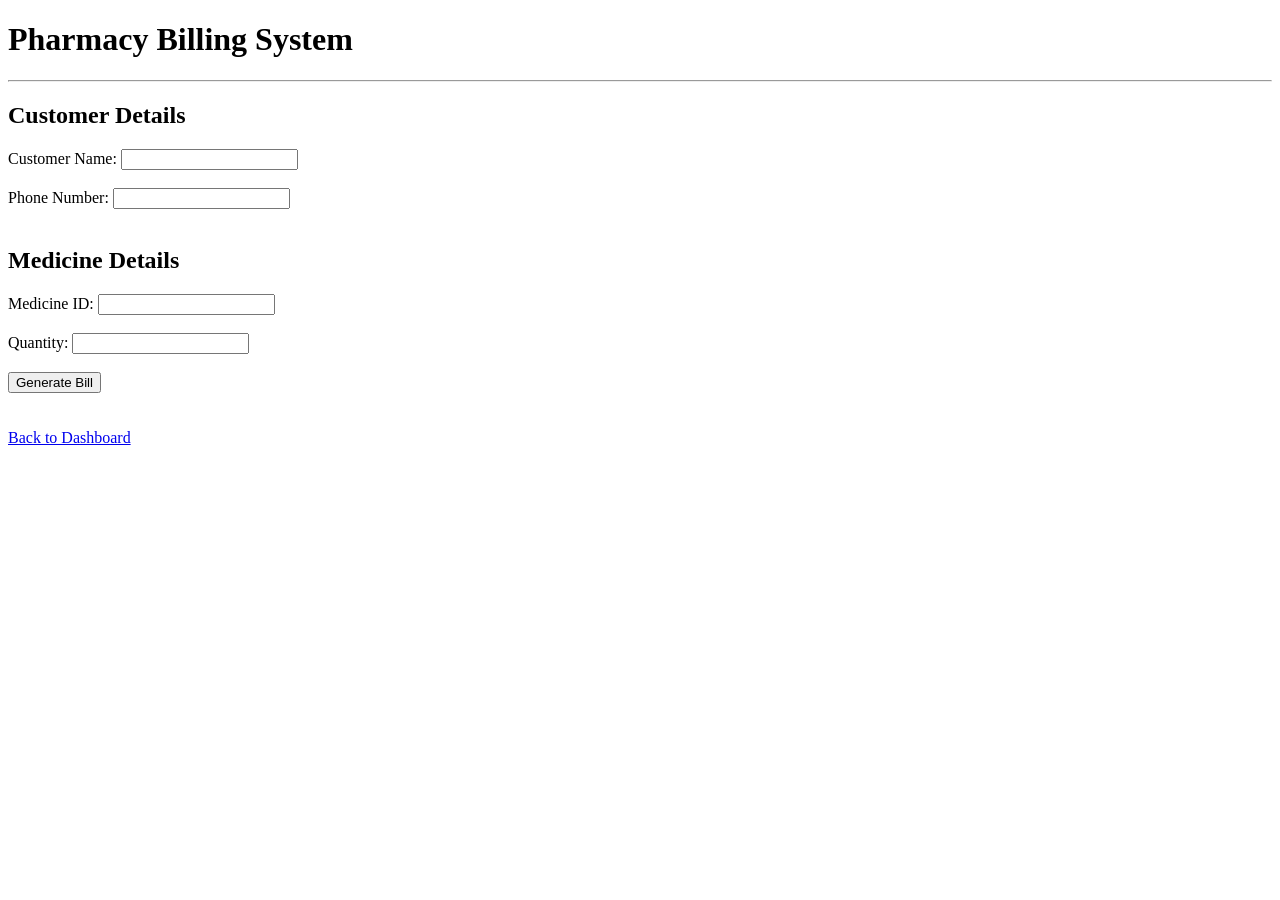
==== src/main/resources/templates/billing.html @ 3ff9b19e "Added Billing Module" ====
<!DOCTYPE html>
<html xmlns:th="http://www.thymeleaf.org">

<head>
    <title>Billing System</title>
</head>

<body>

<h1>Pharmacy Billing System</h1>

<hr>

<form action="/billing/create"
      method="post">

    <h2>Customer Details</h2>

    <label>Customer Name:</label>

    <input type="text"
           name="customerName"
           required>

    <br><br>

    <label>Phone Number:</label>

    <input type="text"
           name="phoneNumber">

    <br><br>

    <h2>Medicine Details</h2>

    <label>Medicine ID:</label>

    <input type="number"
           name="medicineId"
           required>

    <br><br>

    <label>Quantity:</label>

    <input type="number"
           name="quantity"
           required>

    <br><br>

    <button type="submit">
        Generate Bill
    </button>

</form>

<br><br>

<a href="/dashboard">
    Back to Dashboard
</a>

</body>
</html>
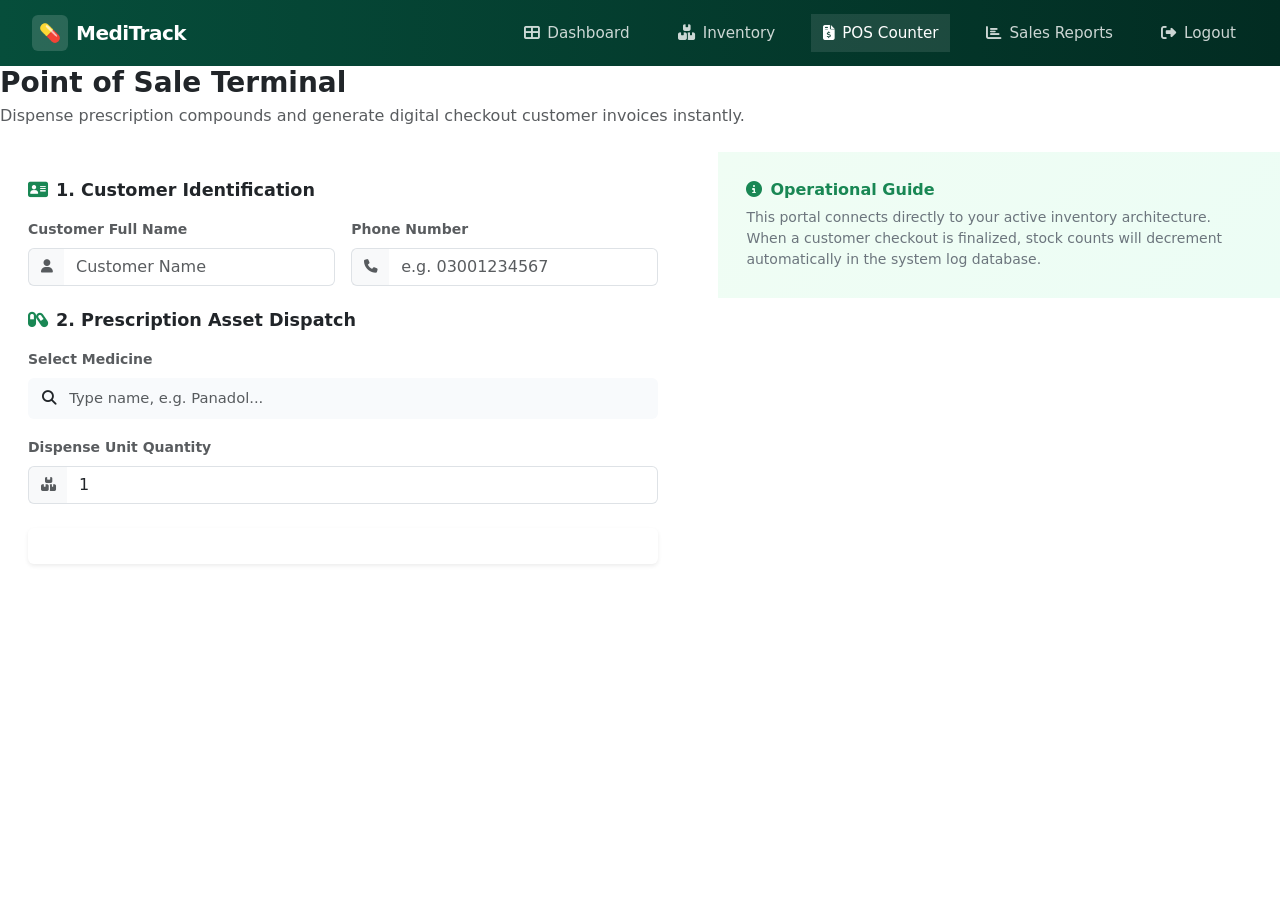
==== commit 463840aa: "Added basic front end added search bar feature, resolved authenthication issue" ====
--- a/src/main/resources/templates/billing.html
+++ b/src/main/resources/templates/billing.html
@@ -1,65 +1,367 @@
 <!DOCTYPE html>
 <html xmlns:th="http://www.thymeleaf.org">
-
 <head>
-    <title>Billing System</title>
+    <meta charset="UTF-8">
+    <meta name="viewport" content="width=device-width, initial-scale=1.0">
+    <title>POS Billing Counter - MediTrack</title>
+    <link href="https://fonts.googleapis.com/css2?family=Inter:wght@400;500;600;700&display=swap" rel="stylesheet">
+    <link rel="stylesheet" href="https://cdnjs.cloudflare.com/ajax/libs/font-awesome/6.4.0/css/all.min.css">
+    <link rel="stylesheet" href="https://cdn.jsdelivr.net/npm/bootstrap@5.3.0/dist/css/bootstrap.min.css">
+    <link rel="stylesheet" th:href="@{/css/style.css}"/>
+
+    <style>
+            body { background-color: var(--bg-primary); }
+
+            /* Premium Sticky Top Global Matrix Navbar */
+            .top-navbar {
+                position: sticky;
+                top: 0;
+                background: linear-gradient(90deg, #064e3b 0%, #022c22 100%);
+                padding: 0.85rem 2rem;
+                z-index: 1000;
+                display: flex;
+                justify-content: space-between;
+                align-items: center;
+                box-shadow: var(--shadow-md);
+            }
+            .top-navbar .nav-links { display: flex; gap: 1.5rem; align-items: center; }
+            .top-navbar .nav-link {
+                color: rgba(255,255,255,0.8);
+                text-decoration: none;
+                font-weight: 500;
+                font-size: 0.95rem;
+                transition: var(--transition);
+                display: flex;
+                align-items: center;
+                gap: 0.5rem;
+                padding: 0.5rem 0.75rem;
+                border-radius: var(--radius-sm);
+            }
+            .top-navbar .nav-link:hover, .top-navbar .nav-link.active {
+                color: white;
+                background: rgba(255,255,255,0.1);
+            }
+
+            /* Billing Workspace Setup */
+            .billing-workspace {
+                display: grid;
+                grid-template-columns: 1.1fr 0.9fr;
+                gap: 2rem;
+                margin-top: 1.5rem;
+            }
+            @media (max-width: 992px) {
+                .billing-workspace { grid-template-columns: 1fr; }
+            }
+
+            .billing-card {
+                background: var(--bg-surface);
+                border: 1px solid var(--border-color);
+                border-radius: var(--radius-md);
+                box-shadow: var(--shadow-sm);
+                padding: 1.75rem;
+            }
+
+            .section-divider {
+                border-top: 1px dashed var(--border-color);
+                margin: 1.5rem 0;
+                opacity: 0.5;
+            }
+            /* Autocomplete Dropdown Search Component Styles */
+        .search-wrapper { position: relative; }
+        .search-input-group {
+            display: flex;
+            align-items: center;
+            background: #f8fafc;
+            border: 1px solid var(--border-color);
+            border-radius: var(--radius-sm, 6px);
+            transition: var(--transition);
+        }
+        .search-input-group:focus-within {
+            border-color: var(--primary);
+            box-shadow: 0 0 0 3px rgba(5, 150, 105, 0.1);
+            background: white;
+        }
+        .search-input-group .search-icon {
+            padding: 0 0.85rem;
+            color: var(--text-muted);
+            font-size: 0.9rem;
+        }
+        .search-input-group input {
+            border: none !important;
+            background: transparent !important;
+            outline: none !important;
+            box-shadow: none !important;
+            padding: 0.6rem 0.75rem 0.6rem 0;
+            font-size: 0.92rem;
+        }
+
+        .suggestions-dropdown {
+            position: absolute;
+            top: calc(100% + 4px);
+            left: 0;
+            right: 0;
+            background: white;
+            border: 1px solid var(--border-color);
+            border-radius: var(--radius-sm, 6px);
+            box-shadow: var(--shadow-lg, 0 10px 15px -3px rgba(0,0,0,0.1));
+            list-style: none;
+            margin: 0;
+            padding: 0.35rem 0;
+            z-index: 1050;
+            display: none;
+            max-height: 220px;
+            overflow-y: auto;
+        }
+        .suggestions-dropdown li {
+            padding: 0.65rem 1rem;
+            cursor: pointer;
+            font-size: 0.9rem;
+            color: var(--text-dark);
+            display: flex;
+            align-items: center;
+            justify-content: space-between;
+            transition: background 0.12s;
+        }
+        .suggestions-dropdown li.active,
+        .suggestions-dropdown li:hover {
+            background: var(--primary-light, #d1fae5) !important;
+            color: var(--primary-dark, #047857) !important;
+        }
+        .suggestions-dropdown li .suggestion-highlight {
+            font-weight: 700;
+        }
+        .suggestions-dropdown li .stock-badge {
+            font-size: 0.75rem;
+            font-weight: 600;
+            background: rgba(0,0,0,0.05);
+            padding: 0.15rem 0.45rem;
+            border-radius: 4px;
+            color: var(--text-muted);
+        }
+    </style>
 </head>
-
 <body>
 
-<h1>Pharmacy Billing System</h1>
-
-<hr>
-
-<form action="/billing/create"
-      method="post">
-
-    <h2>Customer Details</h2>
-
-    <label>Customer Name:</label>
-
-    <input type="text"
-           name="customerName"
-           required>
-
-    <br><br>
-
-    <label>Phone Number:</label>
-
-    <input type="text"
-           name="phoneNumber">
-
-    <br><br>
-
-    <h2>Medicine Details</h2>
-
-    <label>Medicine ID:</label>
-
-    <input type="number"
-           name="medicineId"
-           required>
-
-    <br><br>
-
-    <label>Quantity:</label>
-
-    <input type="number"
-           name="quantity"
-           required>
-
-    <br><br>
-
-    <button type="submit">
-        Generate Bill
-    </button>
-
-</form>
-
-<br><br>
-
-<a href="/dashboard">
-    Back to Dashboard
-</a>
-
+<header class="top-navbar">
+    <div class="d-flex align-items-center">
+        <div style="height: 36px; width: 36px; background: rgba(255,255,255,0.15); border-radius: 6px; display: flex; align-items: center; justify-content: center; font-size: 1.1rem; color: #34d399;">
+            💊
+        </div>
+        <span class="ms-2 fw-bold text-white fs-5" style="letter-spacing: -0.5px;">MediTrack</span>
+    </div>
+    <nav class="nav-links">
+        <a href="/dashboard" class="nav-link"><i class="fas fa-th-large"></i> Dashboard</a>
+        <a href="/medicines" class="nav-link"><i class="fas fa-boxes-stacked"></i> Inventory</a>
+        <a href="/billing" class="nav-link active"><i class="fas fa-file-invoice-dollar"></i> POS Counter</a>
+        <a href="/sales/reports" class="nav-link"><i class="fas fa-chart-bar"></i> Sales Reports</a>
+        <a href="/logout" class="nav-link text-danger-light"><i class="fas fa-sign-out-alt"></i> Logout</a>
+    </nav>
+</header>
+
+<main class="app-container">
+
+    <div class="mb-4">
+        <h1 class="fw-bold text-dark mb-1" style="font-size: 1.75rem;">Point of Sale Terminal</h1>
+        <p class="text-muted mb-0">Dispense prescription compounds and generate digital checkout customer invoices instantly.</p>
+    </div>
+
+    <div class="billing-workspace">
+
+        <div class="billing-card">
+            <form th:action="@{/billing/create}" method="post">
+
+                <h4 class="fw-bold text-dark mb-3" style="font-size: 1.1rem; display: flex; align-items: center; gap: 0.5rem;">
+                    <i class="fa-solid fa-address-card text-success"></i> 1. Customer Identification
+                </h4>
+
+                <div class="row g-3">
+                    <div class="col-md-6">
+                        <label class="form-label small fw-semibold text-muted">Customer Full Name</label>
+                        <div class="input-group">
+                            <span class="input-group-text bg-light border-end-0"><i class="fa-solid fa-user text-muted" style="font-size: 0.85rem;"></i></span>
+                            <input type="text" name="customerName" class="form-control border-start-0" placeholder="Customer Name" required>
+                        </div>
+                    </div>
+                    <div class="col-md-6">
+                        <label class="form-label small fw-semibold text-muted">Phone Number</label>
+                        <div class="input-group">
+                            <span class="input-group-text bg-light border-end-0"><i class="fa-solid fa-phone text-muted" style="font-size: 0.85rem;"></i></span>
+                            <input type="text" name="phoneNumber" class="form-control border-start-0" placeholder="e.g. 03001234567">
+                        </div>
+                    </div>
+                </div>
+
+                <div class="section-divider"></div>
+
+                <h4 class="fw-bold text-dark mb-3" style="font-size: 1.1rem; display: flex; align-items: center; gap: 0.5rem;">
+                    <i class="fa-solid fa-capsules text-success"></i> 2. Prescription Asset Dispatch
+                </h4>
+
+                <div class="row g-3">
+                    <div class="col-12">
+                        <label class="form-label small fw-semibold text-muted">Select Medicine</label>
+                        <div class="search-wrapper">
+                            <div class="search-input-group">
+                                <span class="search-icon"><i class="fas fa-search"></i></span>
+                                <input
+                                        type="text"
+                                        id="medicineSearchInput"
+                                        class="form-control"
+                                        placeholder="Type name, e.g. Panadol..."
+                                        autocomplete="off"
+                                        required
+                                />
+                            </div>
+                            <ul class="suggestions-dropdown" id="suggestionsDropdown"></ul>
+                        </div>
+
+                        <input type="hidden" name="medicineId" id="hiddenMedicineId" required />
+                    </div>
+
+                    <div class="col-md-12">
+                        <label class="form-label small fw-semibold text-muted">Dispense Unit Quantity</label>
+                        <div class="input-group">
+                            <span class="input-group-text bg-light border-end-0"><i class="fa-solid fa-boxes-stacked text-muted" style="font-size: 0.85rem;"></i></span>
+                            <input type="number" name="quantity" class="form-control border-start-0" value="1" min="1" required>
+                        </div>
+                    </div>
+                </div>
+
+                <div class="mt-4">
+                    <button type="submit" class="btn btn-primary w-100 fw-bold py-2.5 shadow-sm" style="background-color: var(--primary) !important; border: none;">
+                        <i class="fa-solid fa-cash-register me-2"></i> Commit Sale & Generate Invoice
+                    </button>
+                </div>
+            </form>
+        </div>
+
+        <div class="d-flex flex-column gap-3">
+            <div class="billing-card" style="background: linear-gradient(135deg, #f0fdf4 0%, #ecfdf5 100%); border-color: #bbf7d0;">
+                <h5 class="fw-bold text-success mb-2" style="font-size: 1rem;"><i class="fa-solid fa-circle-info me-2"></i>Operational Guide</h5>
+                <p class="small text-secondary mb-0" style="line-height: 1.5;">
+                    This portal connects directly to your active inventory architecture. When a customer checkout is finalized, stock counts will decrement automatically in the system log database.
+                </p>
+            </div>
+
+        </div>
+
+    </div>
+</main>
+
+<script src="https://cdn.jsdelivr.net/npm/bootstrap@5.3.0/dist/js/bootstrap.bundle.min.js"></script>
+<script>
+    // ═══════════════════════════════════
+    // POS AUTOCOMPLETE SEARCH ENGINE
+    // ═══════════════════════════════════
+    const searchInput      = document.getElementById('medicineSearchInput');
+    const suggestBox       = document.getElementById('suggestionsDropdown');
+    const hiddenMedicineId = document.getElementById('hiddenMedicineId');
+    let debounceTimer;
+    let activeSuggestion   = -1;
+
+    searchInput.addEventListener('input', function () {
+        const q = this.value.trim();
+        clearTimeout(debounceTimer);
+        activeSuggestion = -1;
+
+        if (q.length < 2) {
+            hideSuggestions();
+            return;
+        }
+
+        debounceTimer = setTimeout(() => {
+            // Pointing directly to your active search endpoint
+            fetch(`/suggestions?q=${encodeURIComponent(q)}`)
+                .then(r => r.json())
+                .then(items => {
+                    // Note: If your endpoint returns an array of Strings, we handle it natively.
+                    // If your endpoint yields full Objects, map accordingly.
+                    renderSuggestions(items, q);
+                })
+                .catch(() => hideSuggestions());
+        }, 250);
+    });
+
+    function renderSuggestions(items, query) {
+        suggestBox.innerHTML = '';
+        if (!items || items.length === 0) { hideSuggestions(); return; }
+
+        items.forEach(item => {
+            const li = document.createElement('li');
+
+            // Supporting both Object structures and pure String structures
+            const isObject = typeof item === 'object' && item !== null;
+            const name = isObject ? item.medicineName : item;
+            const id = isObject ? item.medicineId : item; // Fallback if string matches database query criteria
+
+            // Bold matching character patterns inside tracking names
+            const idx = name.toLowerCase().indexOf(query.toLowerCase());
+            if (idx !== -1) {
+                li.innerHTML = `<div><i class="fas fa-capsules me-2 text-success opacity-75"></i>`
+                    + name.substring(0, idx)
+                    + `<span class="suggestion-highlight">${name.substring(idx, idx + query.length)}</span>`
+                    + name.substring(idx + query.length) + `</div>`;
+            } else {
+                li.innerHTML = `<div><i class="fas fa-capsules me-2 text-success opacity-75"></i>${name}</div>`;
+            }
+
+            // Display metadata hints if item objects are present
+            if (isObject && item.quantityInStock !== undefined) {
+                li.innerHTML += `<span class="stock-badge">Qty: ${item.quantityInStock} | Rs.${item.price}</span>`;
+            }
+
+            // Click Handler Setup
+            li.addEventListener('mousedown', () => {
+                selectMedicine(id, name);
+            });
+
+            suggestBox.appendChild(li);
+        });
+        suggestBox.style.display = 'block';
+    }
+
+    function selectMedicine(id, name) {
+        searchInput.value = name;
+        hiddenMedicineId.value = id; // Syncs target selection to the backend form post route
+        hideSuggestions();
+    }
+
+    // Keyboard Arrow Keys Matrix Navigation mapping
+    searchInput.addEventListener('keydown', function (e) {
+        const items = suggestBox.querySelectorAll('li');
+        if (e.key === 'ArrowDown') {
+            e.preventDefault();
+            activeSuggestion = Math.min(activeSuggestion + 1, items.length - 1);
+            highlightSuggestion(items);
+        } else if (e.key === 'ArrowUp') {
+            e.preventDefault();
+            activeSuggestion = Math.max(activeSuggestion - 1, -1);
+            highlightSuggestion(items);
+        } else if (e.key === 'Enter') {
+            e.preventDefault();
+            if (activeSuggestion >= 0 && items[activeSuggestion]) {
+                items[activeSuggestion].dispatchEvent(new Event('mousedown'));
+            }
+        } else if (e.key === 'Escape') {
+            hideSuggestions();
+        }
+    });
+
+    function highlightSuggestion(items) {
+        items.forEach((li, i) => li.classList.toggle('active', i === activeSuggestion));
+        if (activeSuggestion >= 0) items[activeSuggestion].scrollIntoView({ block: 'nearest' });
+    }
+
+    function hideSuggestions() {
+        suggestBox.style.display = 'none';
+        suggestBox.innerHTML = '';
+    }
+
+    document.addEventListener('click', e => {
+        if (!searchInput.contains(e.target) && !suggestBox.contains(e.target)) {
+            hideSuggestions();
+        }
+    });
+</script>
 </body>
 </html>
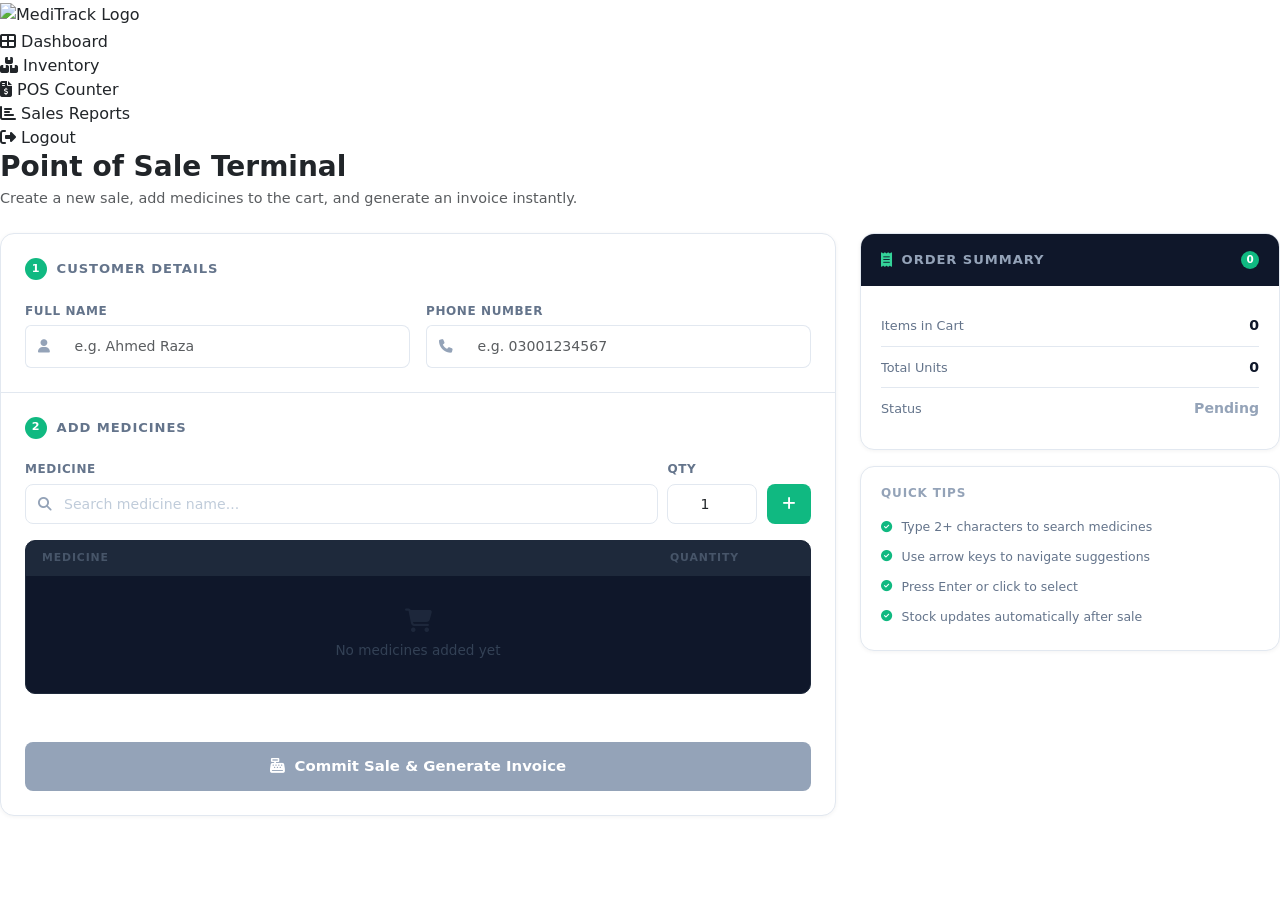
==== commit 4ac88495: "added multiple medicine selection module in billing page, redo the index and login page finalized th" ====
--- a/src/main/resources/templates/billing.html
+++ b/src/main/resources/templates/billing.html
@@ -10,142 +10,299 @@
     <link rel="stylesheet" th:href="@{/css/style.css}"/>
 
     <style>
-            body { background-color: var(--bg-primary); }
-
-            /* Premium Sticky Top Global Matrix Navbar */
-            .top-navbar {
-                position: sticky;
-                top: 0;
-                background: linear-gradient(90deg, #064e3b 0%, #022c22 100%);
-                padding: 0.85rem 2rem;
-                z-index: 1000;
-                display: flex;
-                justify-content: space-between;
-                align-items: center;
-                box-shadow: var(--shadow-md);
-            }
-            .top-navbar .nav-links { display: flex; gap: 1.5rem; align-items: center; }
-            .top-navbar .nav-link {
-                color: rgba(255,255,255,0.8);
-                text-decoration: none;
-                font-weight: 500;
-                font-size: 0.95rem;
-                transition: var(--transition);
-                display: flex;
-                align-items: center;
-                gap: 0.5rem;
-                padding: 0.5rem 0.75rem;
-                border-radius: var(--radius-sm);
-            }
-            .top-navbar .nav-link:hover, .top-navbar .nav-link.active {
-                color: white;
-                background: rgba(255,255,255,0.1);
-            }
-
-            /* Billing Workspace Setup */
-            .billing-workspace {
-                display: grid;
-                grid-template-columns: 1.1fr 0.9fr;
-                gap: 2rem;
-                margin-top: 1.5rem;
-            }
-            @media (max-width: 992px) {
-                .billing-workspace { grid-template-columns: 1fr; }
-            }
-
-            .billing-card {
-                background: var(--bg-surface);
-                border: 1px solid var(--border-color);
-                border-radius: var(--radius-md);
-                box-shadow: var(--shadow-sm);
-                padding: 1.75rem;
-            }
-
-            .section-divider {
-                border-top: 1px dashed var(--border-color);
-                margin: 1.5rem 0;
-                opacity: 0.5;
-            }
-            /* Autocomplete Dropdown Search Component Styles */
+        body { background-color: var(--bg-primary); }
+
+        /* ── WORKSPACE ── */
+        .billing-workspace {
+            display: grid;
+            grid-template-columns: 1fr 420px;
+            gap: 1.5rem;
+            margin-top: 1.5rem;
+            align-items: start;
+        }
+        @media (max-width: 992px) {
+            .billing-workspace { grid-template-columns: 1fr; }
+        }
+
+        /* ── CARDS ── */
+        .billing-card {
+            background: var(--bg-surface, #fff);
+            border: 1px solid var(--border-color, #e2e8f0);
+            border-radius: 14px;
+            box-shadow: 0 1px 4px rgba(0,0,0,.05);
+            overflow: hidden;
+        }
+        .card-section {
+            padding: 1.5rem;
+        }
+        .card-section + .card-section {
+            border-top: 1px solid var(--border-color, #e2e8f0);
+        }
+        .section-heading {
+            display: flex; align-items: center; gap: .6rem;
+            font-size: .82rem; font-weight: 700;
+            text-transform: uppercase; letter-spacing: .07em;
+            color: var(--text-muted, #64748b);
+            margin-bottom: 1.1rem;
+        }
+        .section-heading .step-badge {
+            width: 22px; height: 22px; border-radius: 50%;
+            background: #10b981; color: #fff;
+            font-size: .7rem; font-weight: 700;
+            display: flex; align-items: center; justify-content: center;
+            flex-shrink: 0;
+        }
+
+        /* ── FORM CONTROLS ── */
+        .form-label {
+            font-size: .75rem; font-weight: 600;
+            color: var(--text-muted, #64748b);
+            text-transform: uppercase; letter-spacing: .05em;
+            margin-bottom: .35rem;
+        }
+        .form-control, .input-group .form-control {
+            border: 1.5px solid var(--border-color, #e2e8f0);
+            border-radius: 8px;
+            font-size: .88rem;
+            padding: .6rem .85rem;
+            transition: border-color .18s, box-shadow .18s;
+        }
+        .form-control:focus {
+            border-color: #10b981;
+            box-shadow: 0 0 0 3px rgba(16,185,129,.1);
+        }
+        .input-group-text {
+            background: var(--bg-surface, #fff);
+            border: 1.5px solid var(--border-color, #e2e8f0);
+            border-right: none;
+            color: #94a3b8;
+            font-size: .85rem;
+        }
+        .input-group .form-control {
+            border-left: none;
+        }
+        .input-group .form-control:focus {
+            border-left: none;
+            box-shadow: none;
+        }
+        .input-group:focus-within {
+            border-radius: 8px;
+            box-shadow: 0 0 0 3px rgba(16,185,129,.1);
+        }
+        .input-group:focus-within .input-group-text,
+        .input-group:focus-within .form-control {
+            border-color: #10b981;
+        }
+
+        /* ── AUTOCOMPLETE SEARCH ── */
         .search-wrapper { position: relative; }
         .search-input-group {
-            display: flex;
-            align-items: center;
-            background: #f8fafc;
-            border: 1px solid var(--border-color);
-            border-radius: var(--radius-sm, 6px);
-            transition: var(--transition);
+            display: flex; align-items: center;
+            background: var(--bg-surface, #fff);
+            border: 1.5px solid var(--border-color, #e2e8f0);
+            border-radius: 8px;
+            transition: border-color .18s, box-shadow .18s;
+            height: 40px;
         }
         .search-input-group:focus-within {
-            border-color: var(--primary);
-            box-shadow: 0 0 0 3px rgba(5, 150, 105, 0.1);
+            border-color: #10b981;
+            box-shadow: 0 0 0 3px rgba(16,185,129,.1);
+        }
+        .search-input-group .search-icon {
+            padding: 0 .75rem;
+            color: #94a3b8; font-size: .85rem; flex-shrink: 0;
+        }
+        .search-input-group input {
+            border: none !important; background: transparent !important;
+            outline: none !important; box-shadow: none !important;
+            padding: 0 .75rem 0 0; font-size: .88rem;
+            width: 100%; height: 100%;
+            color: var(--text-dark, #0f172a);
+        }
+        .search-input-group input::placeholder { color: #c0ccda; }
+
+        .suggestions-dropdown {
+            position: absolute; top: calc(100% + 4px); left: 0; right: 0;
             background: white;
-        }
-        .search-input-group .search-icon {
-            padding: 0 0.85rem;
-            color: var(--text-muted);
-            font-size: 0.9rem;
-        }
-        .search-input-group input {
-            border: none !important;
-            background: transparent !important;
-            outline: none !important;
-            box-shadow: none !important;
-            padding: 0.6rem 0.75rem 0.6rem 0;
-            font-size: 0.92rem;
-        }
-
-        .suggestions-dropdown {
-            position: absolute;
-            top: calc(100% + 4px);
-            left: 0;
-            right: 0;
-            background: white;
-            border: 1px solid var(--border-color);
-            border-radius: var(--radius-sm, 6px);
-            box-shadow: var(--shadow-lg, 0 10px 15px -3px rgba(0,0,0,0.1));
-            list-style: none;
-            margin: 0;
-            padding: 0.35rem 0;
-            z-index: 1050;
-            display: none;
-            max-height: 220px;
-            overflow-y: auto;
+            border: 1.5px solid var(--border-color, #e2e8f0);
+            border-radius: 10px;
+            box-shadow: 0 10px 30px rgba(0,0,0,.1);
+            list-style: none; margin: 0; padding: .35rem 0;
+            z-index: 1050; display: none;
+            max-height: 220px; overflow-y: auto;
         }
         .suggestions-dropdown li {
-            padding: 0.65rem 1rem;
-            cursor: pointer;
-            font-size: 0.9rem;
-            color: var(--text-dark);
-            display: flex;
-            align-items: center;
-            justify-content: space-between;
-            transition: background 0.12s;
+            padding: .6rem 1rem; cursor: pointer; font-size: .87rem;
+            color: var(--text-dark, #0f172a);
+            display: flex; align-items: center; justify-content: space-between;
+            transition: background .1s;
         }
         .suggestions-dropdown li.active,
         .suggestions-dropdown li:hover {
-            background: var(--primary-light, #d1fae5) !important;
-            color: var(--primary-dark, #047857) !important;
-        }
-        .suggestions-dropdown li .suggestion-highlight {
-            font-weight: 700;
-        }
+            background: #f0fdf4; color: #047857;
+        }
+        .suggestions-dropdown li .suggestion-highlight { font-weight: 700; }
         .suggestions-dropdown li .stock-badge {
-            font-size: 0.75rem;
-            font-weight: 600;
-            background: rgba(0,0,0,0.05);
-            padding: 0.15rem 0.45rem;
-            border-radius: 4px;
-            color: var(--text-muted);
-        }
+            font-size: .72rem; font-weight: 600;
+            background: #f1f5f9; padding: .15rem .45rem;
+            border-radius: 4px; color: #64748b;
+        }
+
+        /* ── ADD ROW ── */
+        .add-row {
+            display: grid;
+            grid-template-columns: 1fr 90px 44px;
+            gap: .6rem;
+            align-items: end;
+        }
+        .btn-add {
+            width: 44px; height: 40px;
+            background: #10b981; border: none; border-radius: 8px;
+            color: #fff; font-size: .95rem;
+            display: flex; align-items: center; justify-content: center;
+            cursor: pointer; flex-shrink: 0;
+            transition: background .18s, transform .15s;
+        }
+        .btn-add:hover { background: #059669; transform: scale(1.05); }
+
+        /* ── CART TABLE ── */
+        .cart-wrap {
+            background: #0f172a;
+            border-radius: 10px;
+            overflow: hidden;
+            border: 1px solid #1e293b;
+        }
+        .cart-header {
+            display: grid;
+            grid-template-columns: 1fr 80px 44px;
+            padding: .6rem 1rem;
+            background: #1e293b;
+            font-size: .68rem; font-weight: 700;
+            text-transform: uppercase; letter-spacing: .08em;
+            color: #475569;
+        }
+        .cart-empty {
+            padding: 2rem 1rem;
+            text-align: center;
+            color: #334155; font-size: .85rem;
+        }
+        .cart-empty i { font-size: 1.5rem; display: block; margin-bottom: .5rem; opacity: .4; }
+        .cart-item-row {
+            display: grid;
+            grid-template-columns: 1fr 80px 44px;
+            align-items: center;
+            padding: .65rem 1rem;
+            border-top: 1px solid #1e293b;
+            animation: slide-in .18s ease;
+        }
+        @keyframes slide-in {
+            from { opacity: 0; transform: translateY(-4px); }
+            to   { opacity: 1; transform: translateY(0); }
+        }
+        .cart-item-name {
+            font-size: .85rem; font-weight: 600; color: #e2e8f0;
+        }
+        .cart-item-qty {
+            font-size: .82rem; color: #64748b;
+            font-variant-numeric: tabular-nums;
+        }
+        .btn-remove {
+            background: none; border: none; cursor: pointer;
+            color: #334155; font-size: .82rem;
+            width: 28px; height: 28px; border-radius: 6px;
+            display: flex; align-items: center; justify-content: center;
+            transition: background .15s, color .15s;
+        }
+        .btn-remove:hover { background: rgba(244,63,94,.15); color: #f43f5e; }
+
+        /* ── SUBMIT BUTTON ── */
+        .btn-commit {
+            width: 100%; padding: .85rem;
+            background: #10b981; border: none; border-radius: 8px;
+            color: #fff; font-weight: 700; font-size: .93rem;
+            display: flex; align-items: center; justify-content: center; gap: .6rem;
+            cursor: pointer;
+            transition: background .18s, transform .15s, box-shadow .18s;
+            box-shadow: 0 2px 10px rgba(16,185,129,.3);
+        }
+        .btn-commit:hover {
+            background: #059669;
+            box-shadow: 0 4px 16px rgba(16,185,129,.4);
+            transform: translateY(-1px);
+        }
+        .btn-commit:active { transform: translateY(0); }
+        .btn-commit:disabled {
+            background: #94a3b8; box-shadow: none;
+            transform: none; cursor: not-allowed;
+        }
+
+        /* ── SUMMARY CARD ── */
+        .summary-card {
+            background: var(--bg-surface, #fff);
+            border: 1px solid var(--border-color, #e2e8f0);
+            border-radius: 14px;
+            overflow: hidden;
+            box-shadow: 0 1px 4px rgba(0,0,0,.05);
+        }
+        .summary-header {
+            background: #0f172a;
+            padding: 1rem 1.25rem;
+            display: flex; align-items: center; gap: .6rem;
+        }
+        .summary-header-title {
+            font-size: .82rem; font-weight: 700;
+            color: #94a3b8; text-transform: uppercase; letter-spacing: .07em;
+        }
+        .summary-body { padding: 1.25rem; }
+
+        .summary-stat {
+            display: flex; justify-content: space-between; align-items: center;
+            padding: .6rem 0;
+            border-bottom: 1px solid var(--border-color, #e2e8f0);
+        }
+        .summary-stat:last-child { border-bottom: none; }
+        .summary-stat-label {
+            font-size: .8rem; color: #64748b; font-weight: 500;
+        }
+        .summary-stat-value {
+            font-size: .88rem; font-weight: 700; color: #0f172a;
+        }
+        .summary-stat-value.green { color: #10b981; }
+
+        .cart-count-badge {
+            background: #10b981; color: #fff;
+            font-size: .65rem; font-weight: 800;
+            width: 18px; height: 18px; border-radius: 50%;
+            display: flex; align-items: center; justify-content: center;
+        }
+
+        /* ── TIPS BOX ── */
+        .tips-box {
+            background: var(--bg-surface, #fff);
+            border: 1px solid var(--border-color, #e2e8f0);
+            border-radius: 14px;
+            padding: 1.1rem 1.25rem;
+            box-shadow: 0 1px 4px rgba(0,0,0,.05);
+        }
+        .tip-item {
+            display: flex; align-items: flex-start; gap: .6rem;
+            font-size: .78rem; color: #64748b; line-height: 1.5;
+            padding: .35rem 0;
+        }
+        .tip-item i { color: #10b981; font-size: .7rem; margin-top: .2rem; flex-shrink: 0; }
     </style>
 </head>
 <body>
 
+<!-- ── NAVBAR (untouched) ── -->
 <header class="top-navbar">
     <div class="d-flex align-items-center">
-        <div style="height: 36px; width: 36px; background: rgba(255,255,255,0.15); border-radius: 6px; display: flex; align-items: center; justify-content: center; font-size: 1.1rem; color: #34d399;">
-            💊
+        <div class="header-logo-container">
+            <img th:src="@{/images/logo.png}" alt="MediTrack Logo"
+                 onerror="this.style.display='none';this.nextElementSibling.style.display='flex'">
+            <div class="header-logo-fallback" style="display:none;">
+                <i class="fas fa-capsules"></i>
+            </div>
         </div>
         <span class="ms-2 fw-bold text-white fs-5" style="letter-spacing: -0.5px;">MediTrack</span>
     </div>
@@ -160,188 +317,276 @@
 
 <main class="app-container">
 
+    <!-- Page Title -->
     <div class="mb-4">
-        <h1 class="fw-bold text-dark mb-1" style="font-size: 1.75rem;">Point of Sale Terminal</h1>
-        <p class="text-muted mb-0">Dispense prescription compounds and generate digital checkout customer invoices instantly.</p>
+        <h1 class="fw-bold text-dark mb-1" style="font-size:1.75rem;">Point of Sale Terminal</h1>
+        <p class="text-muted mb-0" style="font-size:.9rem;">Create a new sale, add medicines to the cart, and generate an invoice instantly.</p>
     </div>
 
     <div class="billing-workspace">
 
-        <div class="billing-card">
-            <form th:action="@{/billing/create}" method="post">
-
-                <h4 class="fw-bold text-dark mb-3" style="font-size: 1.1rem; display: flex; align-items: center; gap: 0.5rem;">
-                    <i class="fa-solid fa-address-card text-success"></i> 1. Customer Identification
-                </h4>
-
-                <div class="row g-3">
-                    <div class="col-md-6">
-                        <label class="form-label small fw-semibold text-muted">Customer Full Name</label>
-                        <div class="input-group">
-                            <span class="input-group-text bg-light border-end-0"><i class="fa-solid fa-user text-muted" style="font-size: 0.85rem;"></i></span>
-                            <input type="text" name="customerName" class="form-control border-start-0" placeholder="Customer Name" required>
+        <!-- ══ LEFT: FORM ══ -->
+        <div>
+            <form th:action="@{/billing/create}" method="post" id="billingForm">
+
+                <div class="billing-card">
+
+                    <!-- Step 1: Customer -->
+                    <div class="card-section">
+                        <div class="section-heading">
+                            <div class="step-badge">1</div>
+                            Customer Details
                         </div>
-                    </div>
-                    <div class="col-md-6">
-                        <label class="form-label small fw-semibold text-muted">Phone Number</label>
-                        <div class="input-group">
-                            <span class="input-group-text bg-light border-end-0"><i class="fa-solid fa-phone text-muted" style="font-size: 0.85rem;"></i></span>
-                            <input type="text" name="phoneNumber" class="form-control border-start-0" placeholder="e.g. 03001234567">
+                        <div class="row g-3">
+                            <div class="col-md-6">
+                                <label class="form-label">Full Name</label>
+                                <div class="input-group">
+                                    <span class="input-group-text"><i class="fas fa-user"></i></span>
+                                    <input type="text" name="customerName" class="form-control"
+                                           placeholder="e.g. Ahmed Raza" required>
+                                </div>
+                            </div>
+                            <div class="col-md-6">
+                                <label class="form-label">Phone Number</label>
+                                <div class="input-group">
+                                    <span class="input-group-text"><i class="fas fa-phone"></i></span>
+                                    <input type="text" name="phoneNumber" class="form-control"
+                                           placeholder="e.g. 03001234567" required>
+                                </div>
+                            </div>
                         </div>
                     </div>
-                </div>
-
-                <div class="section-divider"></div>
-
-                <h4 class="fw-bold text-dark mb-3" style="font-size: 1.1rem; display: flex; align-items: center; gap: 0.5rem;">
-                    <i class="fa-solid fa-capsules text-success"></i> 2. Prescription Asset Dispatch
-                </h4>
-
-                <div class="row g-3">
-                    <div class="col-12">
-                        <label class="form-label small fw-semibold text-muted">Select Medicine</label>
-                        <div class="search-wrapper">
-                            <div class="search-input-group">
-                                <span class="search-icon"><i class="fas fa-search"></i></span>
-                                <input
-                                        type="text"
-                                        id="medicineSearchInput"
-                                        class="form-control"
-                                        placeholder="Type name, e.g. Panadol..."
-                                        autocomplete="off"
-                                        required
-                                />
+
+                    <!-- Step 2: Medicine -->
+                    <div class="card-section">
+                        <div class="section-heading">
+                            <div class="step-badge">2</div>
+                            Add Medicines
+                        </div>
+
+                        <div class="add-row mb-3">
+                            <!-- Search -->
+                            <div>
+                                <label class="form-label">Medicine</label>
+                                <div class="search-wrapper">
+                                    <div class="search-input-group">
+                                        <span class="search-icon"><i class="fas fa-search"></i></span>
+                                        <input type="text" id="medicineSearchInput"
+                                               placeholder="Search medicine name..."
+                                               autocomplete="off"/>
+                                    </div>
+                                    <ul class="suggestions-dropdown" id="suggestionsDropdown"></ul>
+                                </div>
                             </div>
-                            <ul class="suggestions-dropdown" id="suggestionsDropdown"></ul>
+                            <!-- Qty -->
+                            <div>
+                                <label class="form-label">Qty</label>
+                                <input type="number" id="posQuantityInput"
+                                       class="form-control text-center"
+                                       value="1" min="1" style="height:40px">
+                            </div>
+                            <!-- Add button -->
+                            <div style="padding-top:1.3rem">
+                                <button type="button" id="addToCartBtn" class="btn-add" title="Add to cart">
+                                    <i class="fas fa-plus"></i>
+                                </button>
+                            </div>
                         </div>
 
-                        <input type="hidden" name="medicineId" id="hiddenMedicineId" required />
-                    </div>
-
-                    <div class="col-md-12">
-                        <label class="form-label small fw-semibold text-muted">Dispense Unit Quantity</label>
-                        <div class="input-group">
-                            <span class="input-group-text bg-light border-end-0"><i class="fa-solid fa-boxes-stacked text-muted" style="font-size: 0.85rem;"></i></span>
-                            <input type="number" name="quantity" class="form-control border-start-0" value="1" min="1" required>
+                        <!-- Cart Table -->
+                        <div class="cart-wrap">
+                            <div class="cart-header">
+                                <span>Medicine</span>
+                                <span>Quantity</span>
+                                <span></span>
+                            </div>
+                            <div id="cartBody">
+                                <div class="cart-empty" id="emptyCartMsg">
+                                    <i class="fas fa-cart-shopping"></i>
+                                    No medicines added yet
+                                </div>
+                            </div>
                         </div>
                     </div>
-                </div>
-
-                <div class="mt-4">
-                    <button type="submit" class="btn btn-primary w-100 fw-bold py-2.5 shadow-sm" style="background-color: var(--primary) !important; border: none;">
-                        <i class="fa-solid fa-cash-register me-2"></i> Commit Sale & Generate Invoice
-                    </button>
+                    <input type="hidden" id="hiddenMedicineId" name="selectedMedicineId" value="">
+
+                    <!-- Submit -->
+                    <div class="card-section">
+                        <button type="submit" class="btn-commit" id="submitBtn" disabled>
+                            <i class="fas fa-cash-register"></i>
+                            Commit Sale & Generate Invoice
+                        </button>
+                    </div>
+
                 </div>
             </form>
         </div>
 
-        <div class="d-flex flex-column gap-3">
-            <div class="billing-card" style="background: linear-gradient(135deg, #f0fdf4 0%, #ecfdf5 100%); border-color: #bbf7d0;">
-                <h5 class="fw-bold text-success mb-2" style="font-size: 1rem;"><i class="fa-solid fa-circle-info me-2"></i>Operational Guide</h5>
-                <p class="small text-secondary mb-0" style="line-height: 1.5;">
-                    This portal connects directly to your active inventory architecture. When a customer checkout is finalized, stock counts will decrement automatically in the system log database.
-                </p>
+        <!-- ══ RIGHT: SUMMARY + TIPS ══ -->
+        <div style="display:flex;flex-direction:column;gap:1rem;position:sticky;top:80px">
+
+            <!-- Order Summary -->
+            <div class="summary-card">
+                <div class="summary-header">
+                    <i class="fas fa-receipt" style="color:#34d399;font-size:.9rem"></i>
+                    <span class="summary-header-title">Order Summary</span>
+                    <div class="cart-count-badge ms-auto" id="cartCountBadge">0</div>
+                </div>
+                <div class="summary-body">
+                    <div class="summary-stat">
+                        <span class="summary-stat-label">Items in Cart</span>
+                        <span class="summary-stat-value" id="summaryCount">0</span>
+                    </div>
+                    <div class="summary-stat">
+                        <span class="summary-stat-label">Total Units</span>
+                        <span class="summary-stat-value" id="summaryUnits">0</span>
+                    </div>
+                    <div class="summary-stat">
+                        <span class="summary-stat-label">Status</span>
+                        <span class="summary-stat-value green" id="summaryStatus">Pending</span>
+                    </div>
+                </div>
             </div>
 
+            <!-- Tips -->
+            <div class="tips-box">
+                <div style="font-size:.75rem;font-weight:700;color:#94a3b8;text-transform:uppercase;letter-spacing:.07em;margin-bottom:.65rem">
+                    Quick Tips
+                </div>
+                <div class="tip-item"><i class="fas fa-circle-check"></i> Type 2+ characters to search medicines</div>
+                <div class="tip-item"><i class="fas fa-circle-check"></i> Use arrow keys to navigate suggestions</div>
+                <div class="tip-item"><i class="fas fa-circle-check"></i> Press Enter or click to select</div>
+                <div class="tip-item"><i class="fas fa-circle-check"></i> Stock updates automatically after sale</div>
+            </div>
+
         </div>
-
     </div>
 </main>
-
 <script src="https://cdn.jsdelivr.net/npm/bootstrap@5.3.0/dist/js/bootstrap.bundle.min.js"></script>
 <script>
-    // ═══════════════════════════════════
-    // POS AUTOCOMPLETE SEARCH ENGINE
-    // ═══════════════════════════════════
-    const searchInput      = document.getElementById('medicineSearchInput');
-    const suggestBox       = document.getElementById('suggestionsDropdown');
-    const hiddenMedicineId = document.getElementById('hiddenMedicineId');
+    // ══════════════════════════════════════
+    // STATE
+    // ══════════════════════════════════════
     let debounceTimer;
-    let activeSuggestion   = -1;
-
+    let activeSuggestion     = -1;
+    let medicineSelectedFromDB = false;
+    let cartItems            = [];
+
+    // ══════════════════════════════════════
+    // DOM REFS
+    // ══════════════════════════════════════
+    const searchInput  = document.getElementById('medicineSearchInput');
+    const suggestBox   = document.getElementById('suggestionsDropdown');
+    const qtyInput     = document.getElementById('posQuantityInput');
+    const addBtn       = document.getElementById('addToCartBtn');
+    const cartBody     = document.getElementById('cartBody');
+    const emptyCartMsg = document.getElementById('emptyCartMsg');
+    const submitBtn    = document.getElementById('submitBtn');
+
+    // ══════════════════════════════════════
+    // AUTOCOMPLETE — INPUT
+    // ══════════════════════════════════════
     searchInput.addEventListener('input', function () {
         const q = this.value.trim();
         clearTimeout(debounceTimer);
-        activeSuggestion = -1;
-
-        if (q.length < 2) {
-            hideSuggestions();
-            return;
-        }
+        activeSuggestion     = -1;
+        medicineSelectedFromDB = false; // reset flag on every keystroke
+
+        if (q.length < 2) { hideSuggestions(); return; }
 
         debounceTimer = setTimeout(() => {
-            // Pointing directly to your active search endpoint
             fetch(`/suggestions?q=${encodeURIComponent(q)}`)
                 .then(r => r.json())
-                .then(items => {
-                    // Note: If your endpoint returns an array of Strings, we handle it natively.
-                    // If your endpoint yields full Objects, map accordingly.
-                    renderSuggestions(items, q);
-                })
+                .then(items => renderSuggestions(items, q))
                 .catch(() => hideSuggestions());
         }, 250);
     });
 
+    // ══════════════════════════════════════
+    // AUTOCOMPLETE — RENDER DROPDOWN
+    // ══════════════════════════════════════
     function renderSuggestions(items, query) {
         suggestBox.innerHTML = '';
         if (!items || items.length === 0) { hideSuggestions(); return; }
 
         items.forEach(item => {
             const li = document.createElement('li');
-
-            // Supporting both Object structures and pure String structures
             const isObject = typeof item === 'object' && item !== null;
             const name = isObject ? item.medicineName : item;
-            const id = isObject ? item.medicineId : item; // Fallback if string matches database query criteria
-
-            // Bold matching character patterns inside tracking names
+            const id   = isObject ? item.medicineId   : item;
+
             const idx = name.toLowerCase().indexOf(query.toLowerCase());
             if (idx !== -1) {
-                li.innerHTML = `<div><i class="fas fa-capsules me-2 text-success opacity-75"></i>`
+                li.innerHTML =
+                    `<div><i class="fas fa-capsules me-2 text-success opacity-75"></i>`
                     + name.substring(0, idx)
                     + `<span class="suggestion-highlight">${name.substring(idx, idx + query.length)}</span>`
-                    + name.substring(idx + query.length) + `</div>`;
+                    + name.substring(idx + query.length)
+                    + `</div>`;
             } else {
-                li.innerHTML = `<div><i class="fas fa-capsules me-2 text-success opacity-75"></i>${name}</div>`;
+                li.innerHTML =
+                    `<div><i class="fas fa-capsules me-2 text-success opacity-75"></i>${name}</div>`;
             }
 
-            // Display metadata hints if item objects are present
             if (isObject && item.quantityInStock !== undefined) {
-                li.innerHTML += `<span class="stock-badge">Qty: ${item.quantityInStock} | Rs.${item.price}</span>`;
+                li.innerHTML +=
+                    `<span class="stock-badge">Qty: ${item.quantityInStock} | Rs.${item.price}</span>`;
             }
 
-            // Click Handler Setup
-            li.addEventListener('mousedown', () => {
-                selectMedicine(id, name);
-            });
-
+            li.addEventListener('mousedown', () => selectMedicine(id, name));
             suggestBox.appendChild(li);
         });
+
         suggestBox.style.display = 'block';
     }
 
+    // ══════════════════════════════════════
+    // AUTOCOMPLETE — SELECT
+    // ══════════════════════════════════════
     function selectMedicine(id, name) {
-        searchInput.value = name;
-        hiddenMedicineId.value = id; // Syncs target selection to the backend form post route
+        searchInput.value      = name;
+        medicineSelectedFromDB = true; // confirmed from DB
+        clearSearchError();
         hideSuggestions();
+        // Move focus to qty for fast keyboard workflow
+        qtyInput.focus();
+        qtyInput.select();
     }
 
-    // Keyboard Arrow Keys Matrix Navigation mapping
+    // ══════════════════════════════════════
+    // AUTOCOMPLETE — KEYBOARD NAV
+    // ══════════════════════════════════════
     searchInput.addEventListener('keydown', function (e) {
         const items = suggestBox.querySelectorAll('li');
+
         if (e.key === 'ArrowDown') {
             e.preventDefault();
             activeSuggestion = Math.min(activeSuggestion + 1, items.length - 1);
             highlightSuggestion(items);
+
         } else if (e.key === 'ArrowUp') {
             e.preventDefault();
             activeSuggestion = Math.max(activeSuggestion - 1, -1);
             highlightSuggestion(items);
+
         } else if (e.key === 'Enter') {
             e.preventDefault();
             if (activeSuggestion >= 0 && items[activeSuggestion]) {
+                // Select the highlighted suggestion
                 items[activeSuggestion].dispatchEvent(new Event('mousedown'));
+            } else if (items.length > 0) {
+                // No arrow-key highlight — select top result
+                items[0].dispatchEvent(new Event('mousedown'));
             }
+
+        } else if (e.key === 'Tab') {
+            // Tab auto-selects top suggestion if dropdown is open
+            if (suggestBox.style.display !== 'none' && items.length > 0) {
+                e.preventDefault();
+                const target = activeSuggestion >= 0 ? items[activeSuggestion] : items[0];
+                target.dispatchEvent(new Event('mousedown'));
+            }
+
         } else if (e.key === 'Escape') {
             hideSuggestions();
         }
@@ -349,12 +594,15 @@
 
     function highlightSuggestion(items) {
         items.forEach((li, i) => li.classList.toggle('active', i === activeSuggestion));
-        if (activeSuggestion >= 0) items[activeSuggestion].scrollIntoView({ block: 'nearest' });
+        if (activeSuggestion >= 0) {
+            items[activeSuggestion].scrollIntoView({ block: 'nearest' });
+        }
     }
 
     function hideSuggestions() {
         suggestBox.style.display = 'none';
-        suggestBox.innerHTML = '';
+        suggestBox.innerHTML     = '';
+        activeSuggestion         = -1;
     }
 
     document.addEventListener('click', e => {
@@ -362,6 +610,151 @@
             hideSuggestions();
         }
     });
+
+    // ══════════════════════════════════════
+    // SEARCH ERROR HELPERS
+    // ══════════════════════════════════════
+    function showSearchError(msg) {
+        searchInput.style.borderColor = '#f43f5e';
+        let err = document.getElementById('searchErrMsg');
+        if (!err) {
+            err = document.createElement('div');
+            err.id = 'searchErrMsg';
+            err.style.cssText =
+                'font-size:.75rem;color:#f43f5e;margin-top:.3rem;' +
+                'display:flex;align-items:center;gap:.3rem;';
+            searchInput.closest('.search-wrapper').appendChild(err);
+        }
+        err.innerHTML = `<i class="fas fa-circle-exclamation"></i> ${msg}`;
+    }
+
+    function clearSearchError() {
+        searchInput.style.borderColor = '';
+        const err = document.getElementById('searchErrMsg');
+        if (err) err.remove();
+    }
+
+    // ══════════════════════════════════════
+    // CART — ADD
+    // ══════════════════════════════════════
+    addBtn.addEventListener('click', function () {
+        const name = searchInput.value.trim();
+        const qty  = parseInt(qtyInput.value);
+
+        // Must be picked from dropdown
+        if (!name || !medicineSelectedFromDB) {
+            showSearchError('Please select a medicine from the suggestions.');
+            searchInput.focus();
+            setTimeout(clearSearchError, 2500);
+            return;
+        }
+
+        if (isNaN(qty) || qty < 1) {
+            qtyInput.focus();
+            qtyInput.style.borderColor = '#f43f5e';
+            setTimeout(() => qtyInput.style.borderColor = '', 1500);
+            return;
+        }
+
+        clearSearchError();
+
+        // Duplicate → bump qty instead of adding new row
+        const existing = cartItems.find(
+            i => i.name.toLowerCase() === name.toLowerCase()
+        );
+        if (existing) {
+            existing.qty += qty;
+        } else {
+            cartItems.push({ name, qty });
+        }
+
+        renderCart();
+
+        // Reset for next item
+        searchInput.value      = '';
+        medicineSelectedFromDB = false;
+        qtyInput.value         = '1';
+        searchInput.focus();
+    });
+
+    // Enter in qty field triggers add
+    qtyInput.addEventListener('keydown', function (e) {
+        if (e.key === 'Enter') {
+            e.preventDefault();
+            addBtn.click();
+        }
+    });
+
+    // ══════════════════════════════════════
+    // CART — RENDER
+    // ══════════════════════════════════════
+    function renderCart() {
+        // Remove all existing item rows
+        cartBody.querySelectorAll('.cart-item-row').forEach(r => r.remove());
+
+        if (cartItems.length === 0) {
+            emptyCartMsg.style.display = '';
+        } else {
+            emptyCartMsg.style.display = 'none';
+
+            cartItems.forEach((item, idx) => {
+                const row = document.createElement('div');
+                row.className = 'cart-item-row';
+                row.innerHTML = `
+                    <div>
+                        <div class="cart-item-name">${item.name}</div>
+                        <input type="hidden" name="medicineName" value="${item.name}">
+                    </div>
+                    <div>
+                        <span class="cart-item-qty">
+                            ${item.qty} unit${item.qty > 1 ? 's' : ''}
+                        </span>
+                        <input type="hidden" name="quantity" value="${item.qty}">
+                    </div>
+                    <div>
+                        <button type="button" class="btn-remove"
+                                data-idx="${idx}" title="Remove">
+                            <i class="fas fa-times"></i>
+                        </button>
+                    </div>
+                `;
+                cartBody.appendChild(row);
+            });
+
+            // Attach remove handlers
+            cartBody.querySelectorAll('.btn-remove').forEach(btn => {
+                btn.addEventListener('click', function () {
+                    cartItems.splice(parseInt(this.dataset.idx), 1);
+                    renderCart();
+                });
+            });
+        }
+
+        updateSummary();
+    }
+
+    // ══════════════════════════════════════
+    // SUMMARY PANEL
+    // ══════════════════════════════════════
+    function updateSummary() {
+        const count  = cartItems.length;
+        const units  = cartItems.reduce((s, i) => s + i.qty, 0);
+        const status = count > 0 ? 'Ready' : 'Pending';
+
+        document.getElementById('summaryCount').textContent      = count;
+        document.getElementById('summaryUnits').textContent      = units;
+        document.getElementById('cartCountBadge').textContent    = count;
+        document.getElementById('summaryStatus').textContent     = status;
+        document.getElementById('summaryStatus').style.color     =
+            count > 0 ? '#10b981' : '#94a3b8';
+
+        submitBtn.disabled = count === 0;
+    }
+
+    // ══════════════════════════════════════
+    // INIT
+    // ══════════════════════════════════════
+    renderCart();
 </script>
 </body>
-</html>+</html>
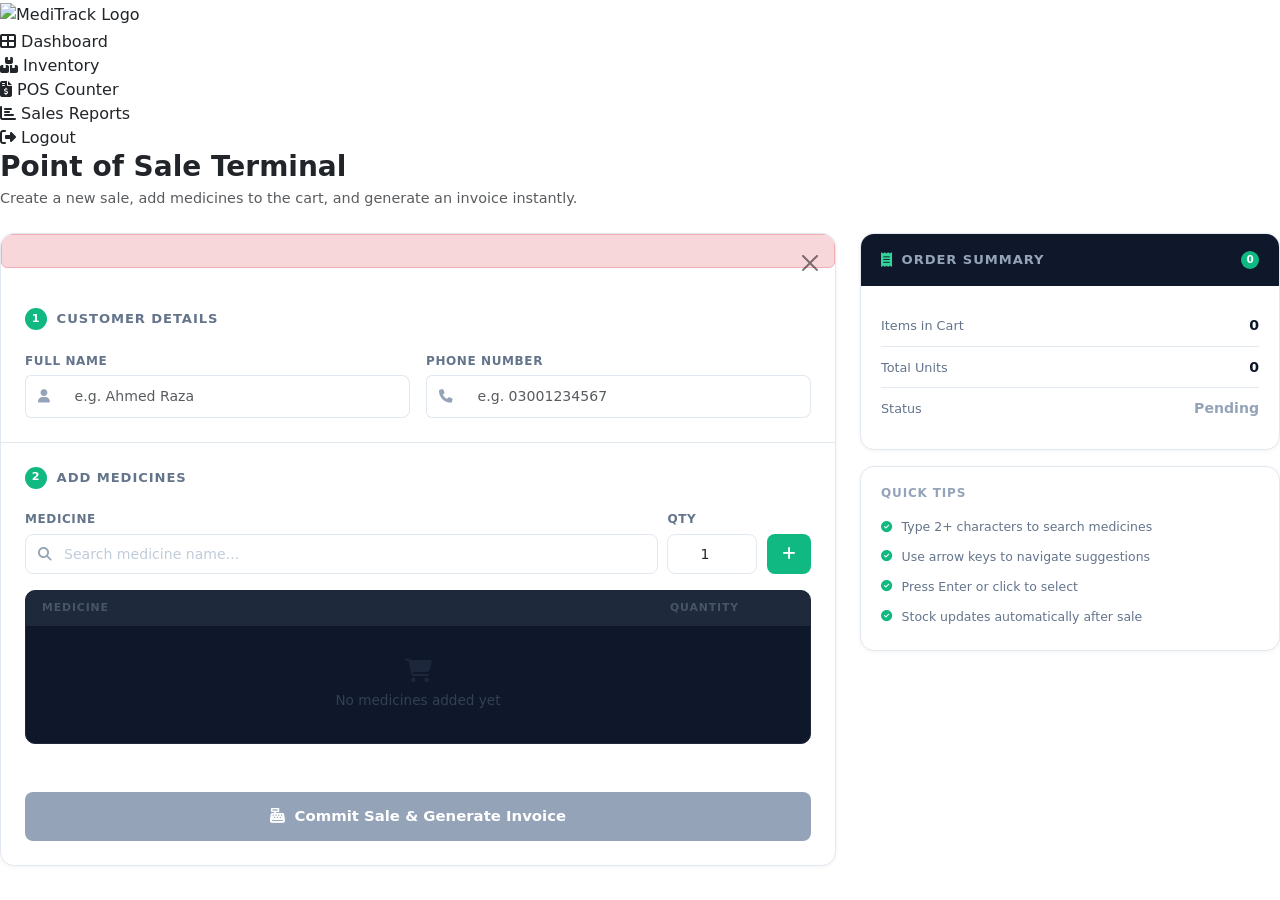
==== commit 9d0b1523: "added exception handling for deletion and low stock" ====
--- a/src/main/resources/templates/billing.html
+++ b/src/main/resources/templates/billing.html
@@ -330,6 +330,17 @@
             <form th:action="@{/billing/create}" method="post" id="billingForm">
 
                 <div class="billing-card">
+
+                    <div id="errorAlert"
+                         th:if="${errorMessage}"
+                         class="alert alert-danger alert-dismissible fade show">
+
+                        <span th:text="${errorMessage}"></span>
+
+                        <button type="button"
+                                class="btn-close"
+                                data-bs-dismiss="alert"></button>
+                    </div>
 
                     <!-- Step 1: Customer -->
                     <div class="card-section">
@@ -755,6 +766,7 @@
     // INIT
     // ══════════════════════════════════════
     renderCart();
+
 </script>
 </body>
 </html>
